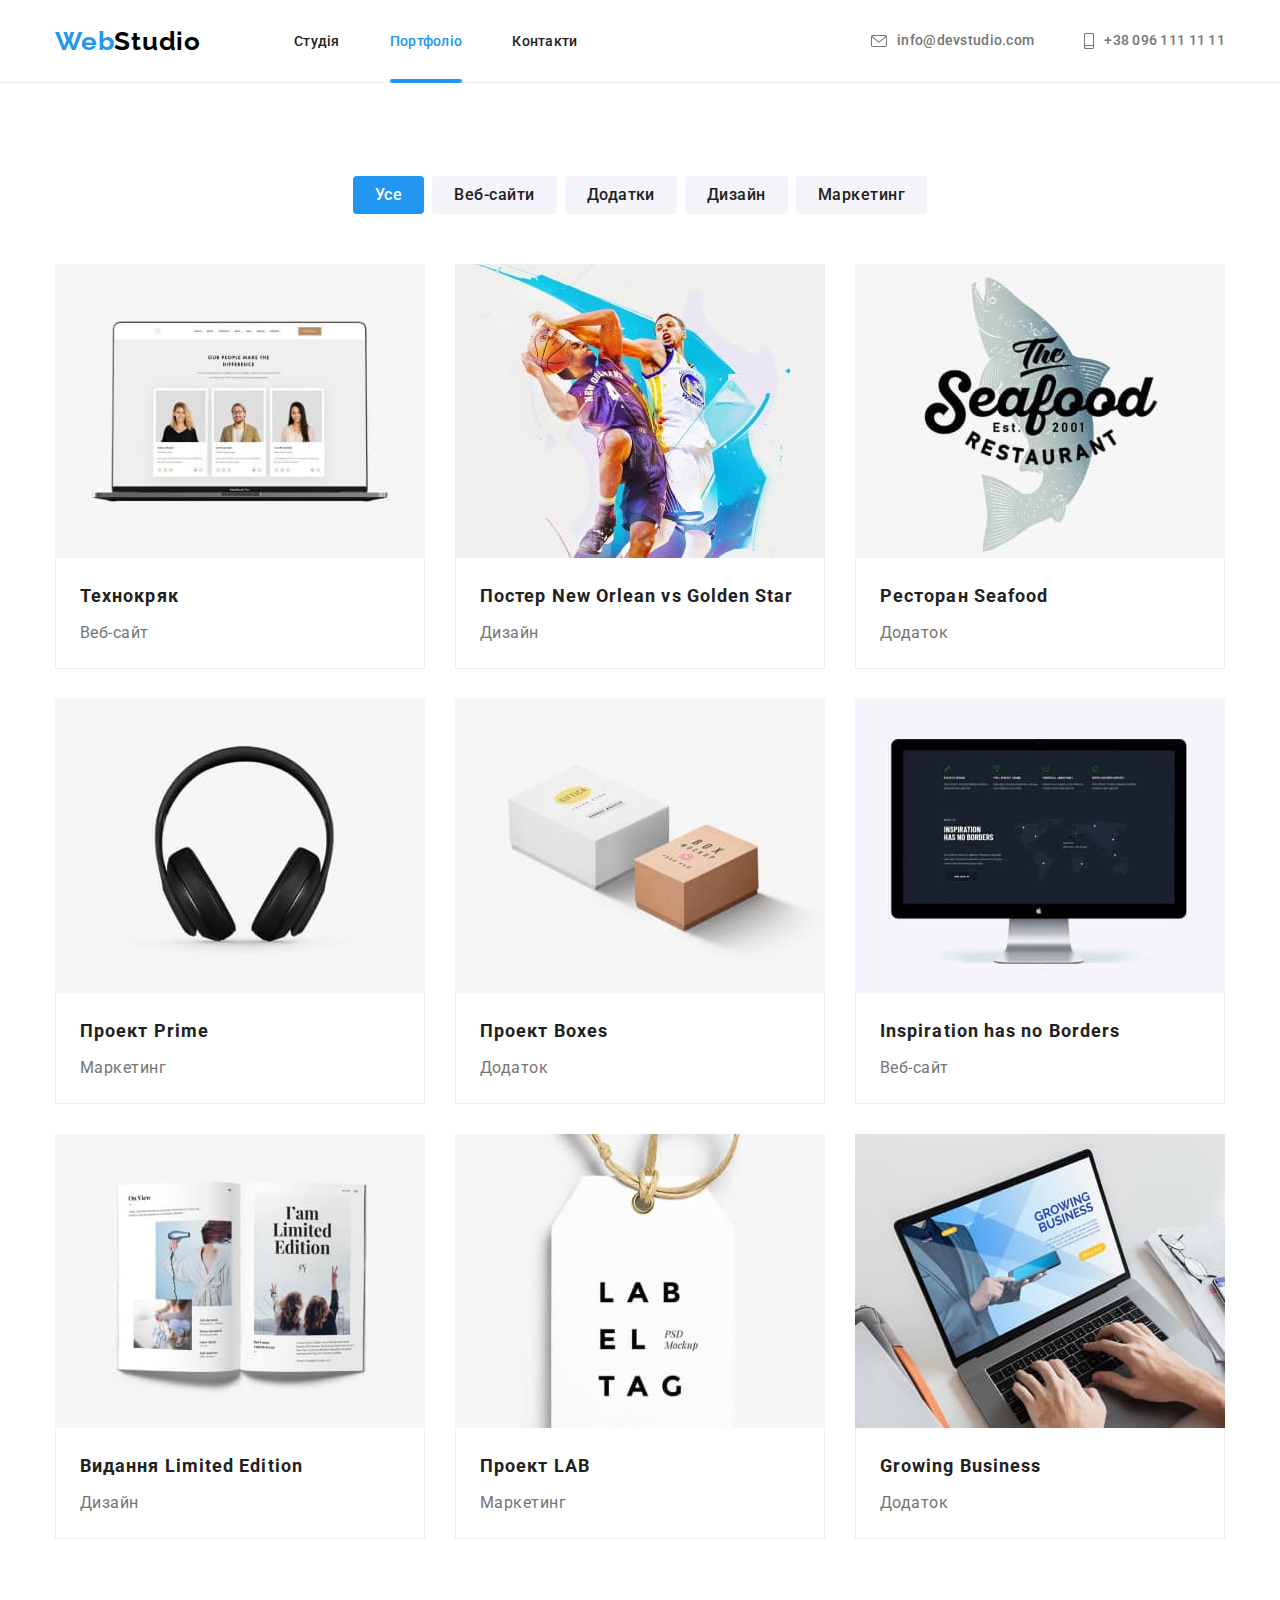
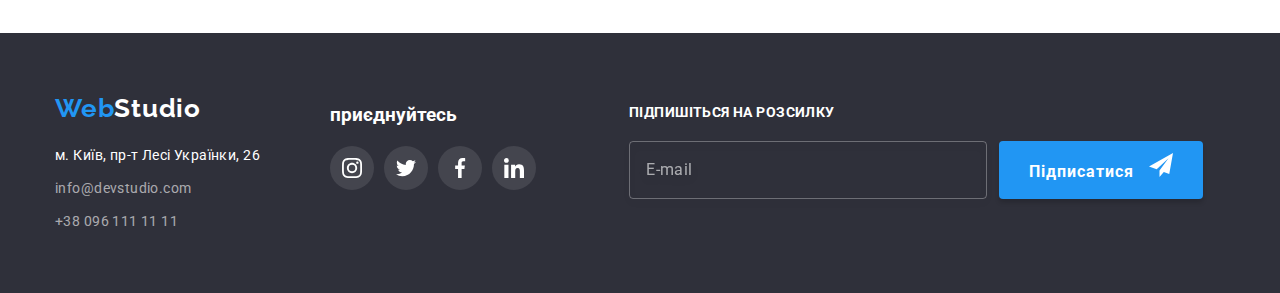
==== portfolio.html @ 8070fd2e "Complete hw" ====
<!DOCTYPE html>
<html lang="ru">
  <head>
    <meta charset="UTF-8" />
    <meta http-equiv="X-UA-Compatible" content="IE=edge" />
    <meta name="viewport" content="width=device-width, initial-scale=1.0" />
    <link rel="preconnect" href="https://fonts.googleapis.com" />
    <link rel="preconnect" href="https://fonts.gstatic.com" crossorigin />
    <link
      href="https://fonts.googleapis.com/css2?family=Raleway:wght@700&family=Roboto:wght@400;500;700;900&display=swap"
      rel="stylesheet"
    />
    <title>Portfolio</title>
    <link rel="stylesheet" href="./css/modern-normalize.css" />
    <link rel="stylesheet" href="./css/portfolio.min.css" />
  </head>
  <body>
    <!--------------------HEADER--------------------->
    <header class="header">
    <div class="header-wrap container">
      <nav class="header-nav">
        <a href="index.html" class="logo">
          <span class="logo logo--accent">Web</span>Studio</a>
      <ul class="header-nav__list">
        <li class="header-nav__item">
          <a href="./index.html" class="header-nav__link">Студія</a>
        </li>
        <li class="header-nav__item">
          <a href="./portfolio.html" class="header-nav__link header-nav__link--current">Портфоліо</a>
        </li>
        <li class="header-nav__item">
          <a href="" class="header-nav__link">Контакти</a>
        </li>
      </ul>
      </nav>
      <ul class="header-contact__list">
        <li class="header-contact__item">
          <a href="mailto:info@devstudio.com" class="header-contact__link">
          <svg class="header-contact__icon" width="16" height="12">
            <use href="./images/icons.svg#icon-mail"></use>
          </svg>info@devstudio.com</a>
        </li>
        <li class="header-contact__item">
          <a href="tel:+38096111111" class="header-contact__link">
          <svg class="header-contact__icon" width="10" height="16">
            <use href="./images/icons.svg#icon-smartphone"></use>
          </svg>+38 096 111 11 11</a>
        </li>
      </ul>
    </div>
  </header>
    <!--------------------PRODUCTS BUTTON LIST--------------------->
    <main class="portfolio">
    <section class="section">
      <div class="container">
        <h2 class="visually-hidden">Список</h2>
        <ul class="btn-list">
          <li class="btn-list__item">
            <button class="button button--current" type="button">Усе</button>
          </li>
          <li class="btn-list__item">
            <button class="button" type="button">Веб-сайти</button>
          </li>
          <li class="btn-list__item">
            <button class="button" type="button">Додатки</button>
          </li>
          <li class="btn-list__item">
            <button class="button" type="button">Дизайн</button>
          </li>
          <li class="btn-list__item">
            <button class="button" type="button">Маркетинг</button>
          </li>
        </ul>
        <!--------------------PRODUCTS SECTION LIST--------------------->
        <ul class="product">
          <li class="product__item">
            <a class="product__link">
              <div class="product__image-thumb">
                <img
                  class="image"
                  src="./images/portfolio-img.jpg"
                  alt="Технокряк"
                  width="370"
                />
                <p class="image__desc">
                  Ресурс пропонує комплексні пропозиції з різним рівнем
                  функціоналу та сервісів. Все це дозволить відвідувачу отримати
                  вичерпні відомості про компанію чи приватну особу.
                </p>
              </div>
              <div class="image-card">
                <h3 class="image-card__name">Технокряк</h3>
                <p class="image-card__desc">Веб-сайт</p>
              </div>
            </a>
          </li>
          <li class="product__item">
            <a class="product__link">
              <div class="product__image-thumb">
                <img
                  class="image"
                  src="./images/portfolio-img1.jpg"
                  alt="Постер"
                  width="370"
                />
                <p class="image__desc">
                  Ресурс пропонує комплексні пропозиції з різним рівнем
                  функціоналу та сервісів. Все це дозволить відвідувачу отримати
                  вичерпні відомості про компанію чи приватну особу.
                </p>
              </div>
              <div class="image-card">
                <h3 class="image-card__name">Постер New Orlean vs Golden Star</h3>
                <p class="image-card__desc">Дизайн</p>
              </div>
            </a>
          </li>
          <li class="product__item">
            <a class="product__link">
              <div class="product__image-thumb">
                <img
                  class="image"
                  src="./images/portfolio-img2.jpg"
                  alt="Ресторан Seafood"
                  width="370"
                />
                <p class="image__desc">
                  Ресурс пропонує комплексні пропозиції з різним рівнем
                  функціоналу та сервісів. Все це дозволить відвідувачу отримати
                  вичерпні відомості про компанію чи приватну особу.
                </p>
              </div>
              <div class="image-card">
                <h3 class="image-card__name">Ресторан Seafood</h3>
                <p class="image-card__desc">Додаток</p>
              </div>
            </a>
          </li>
          <li class="product__item">
            <a class="product__link">
              <div class="product__image-thumb">
                <img
                  class="image"
                  src="./images/portfolio-img3.jpg"
                  alt="Проект Prime"
                  width="370"
                />
                <p class="image__desc">
                  Ресурс пропонує комплексні пропозиції з різним рівнем
                  функціоналу та сервісів. Все це дозволить відвідувачу отримати
                  вичерпні відомості про компанію чи приватну особу.
                </p>
              </div>
              <div class="image-card">
                <h3 class="image-card__name">Проект Prime</h3>
                <p class="image-card__desc">Маркетинг</p>
              </div>
            </a>
          </li>
          <li class="product__item">
            <a class="product__link">
              <div class="product__image-thumb">
                <img
                  class="image"
                  src="./images/portfolio-img4.jpg"
                  alt="Проект Boxes"
                  width="370"
                />
                <p class="image__desc">
                  Ресурс пропонує комплексні пропозиції з різним рівнем
                  функціоналу та сервісів. Все це дозволить відвідувачу отримати
                  вичерпні відомості про компанію чи приватну особу.
                </p>
              </div>
              <div class="image-card">
                <h3 class="image-card__name">Проект Boxes</h3>
                <p class="image-card__desc">Додаток</p>
              </div>
            </a>
          </li>
          <li class="product__item">
            <a class="product__link">
              <div class="product__image-thumb">
                <img
                  class="image"
                  src="./images/portfolio-img5.jpg"
                  alt="Inspiration has no Borders"
                  width="370"
                />
                <p class="image__desc">
                  Ресурс пропонує комплексні пропозиції з різним рівнем
                  функціоналу та сервісів. Все це дозволить відвідувачу отримати
                  вичерпні відомості про компанію чи приватну особу.
                </p>
              </div>
              <div class="image-card">
                <h3 class="image-card__name">Inspiration has no Borders</h3>
                <p class="image-card__desc">Веб-сайт</p>
              </div>
            </a>
          </li>
          <li class="product__item">
            <a class="product__link">
              <div class="product__image-thumb">
                <img
                  class="image"
                  src="./images/portfolio-img6.jpg"
                  alt="Издание Limited Edition"
                  width="370"
                />
                <p class="image__desc">
                  Ресурс пропонує комплексні пропозиції з різним рівнем
                  функціоналу та сервісів. Все це дозволить відвідувачу отримати
                  вичерпні відомості про компанію чи приватну особу.
                </p>
              </div>
              <div class="image-card">
                <h3 class="image-card__name">Видання Limited Edition</h3>
                <p class="image-card__desc">Дизайн</p>
              </div>
            </a>
          </li>
          <li class="product__item">
            <a class="product__link">
              <div class="product__image-thumb">
                <img
                  class="image"
                  src="./images/portfolio-img7.jpg"
                  alt="Проект LAB"
                  width="370"
                />
                <p class="image__desc">
                  Ресурс пропонує комплексні пропозиції з різним рівнем
                  функціоналу та сервісів. Все це дозволить відвідувачу отримати
                  вичерпні відомості про компанію чи приватну особу.
                </p>
              </div>
              <div class="image-card">
                <h3 class="image-card__name">Проект LAB</h3>
                <p class="image-card__desc">Маркетинг</p>
              </div>
            </a>
          </li>
          <li class="product__item">
            <a class="product__link">
              <div class="product__image-thumb">
                <img
                  class="image"
                  src="./images/portfolio-img8.jpg"
                  alt="Growing Business"
                  width="370"
                />
                <p class="image__desc">
                  Ресурс пропонує комплексні пропозиції з різним рівнем
                  функціоналу та сервісів. Все це дозволить відвідувачу отримати
                  вичерпні відомості про компанію чи приватну особу.
                </p>
              </div>
              <div class="image-card">
                <h3 class="image-card__name">Growing Business</h3>
                <p class="image-card__desc">Додаток</p>
              </div>
            </a>
          </li>
        </ul>
      </div>
    </section>
    </main>
    <!--------------------FOOTER--------------------->
<footer class="footer section">
  <div class="footer-container container">
    <div class="footer__first-container">
        <a href="index.html" class="logo logo-footer">
          <span class=" logo logo-footer logo--accent">Web</span>Studio</a>
        <address class="address">
          <ul class="address-list">
            <li class="address-list__item">
              <a href="adress" class="address-list__link address-list__link--bold"
                >м. Київ, пр-т Лесі Українки, 26</a>
            </li>
            <li class="address-list__item">
              <a href="mailto:info@devstudio.com" class="address-list__link">info@devstudio.com</a>
            </li>
            <li class="address-list__item">
              <a href="tel:+38096111111" class="address-list__link">+38 096 111 11 11</a>
            </li>
          </ul>
        </address>
    </div>
    <div class="footer__second-container">
          <h3 class="subtitle footer__title">приєднуйтесь</h3>
        <ul class="footer-social">
          <li class="footer-social__item">
            <a class="footer-social__link" href="">
              <svg class="footer-social__icon" width="20" height="20">
                <use href="./images/icons.svg#icon-instagram"></use>
              </svg>
            </a>  
          </li>
          <li class="footer-social__item">
            <a class="footer-social__link" href="">
              <svg class="footer-social__icon" width="20" height="20">
                <use href="./images/icons.svg#icon-twitter"></use>
              </svg>
            </a>  
          </li>
          <li class="footer-social__item">
            <a class="footer-social__link" href="">
              <svg class="footer-social__icon" width="20" height="20">
                <use href="./images/icons.svg#icon-facebook"></use>
              </svg>
            </a>
          </li>
          <li class="footer-social__item">
            <a class="footer-social__link" href="">
              <svg class="footer-social__icon" width="20" height="20">
                <use href="./images/icons.svg#icon-linkedin"></use>
              </svg>
            </a>  
          </li>
        </ul>
    </div>
    <div class="footer__third-container">
      <label for="footer-email" class="footer__label">Підпишіться на розсилку</label>
        <form class="footer__field" name="signup_form" autocomplete="on">
          <input id="footer-email" type="email" name="email" class="footer__input" placeholder="E-mail"></input>
          <button type="submit" class="footer__btn">
            Підписатися 
            <svg class="footer__send-icon" width="24" height="24">
              <use href="./images/icons.svg#icon-send"></use>
            </svg>
          </button>
        </form>
    </div>
  </div>
</footer>
</body>
</html>
---- css/portfolio.min.css ----
.visually-hidden{position:absolute;width:1px;height:1px;margin:-1px;border:0;padding:0;white-space:nowrap;-webkit-clip-path:inset(100%);clip-path:inset(100%);clip:rect(0 0 0 0);overflow:hidden}ul,h1,h2,h3,p{margin:0;padding:0}.header-nav__list,.header-contact__list,.features__list,.work-list,.user-list,.btn-list{display:-webkit-box;display:-ms-flexbox;display:flex}ul{list-style:none;padding:0}a{text-decoration:none}body{font-family:"Roboto",sans-serif;color:#212121;width:100%;padding:82px 0 0;margin:0}.container{width:1200px;margin:0 auto;padding:0 15px}.section{padding:94px 0;margin:0 auto}.header{border-bottom:1px solid #ececec;position:fixed;width:100%;z-index:1;background:#fff;top:0}.header-wrap{-webkit-box-pack:center;-ms-flex-pack:center;justify-content:center;-webkit-box-align:center;-ms-flex-align:center;align-items:center;display:-webkit-box;display:-ms-flexbox;display:flex}.header-nav{display:-webkit-box;display:-ms-flexbox;display:flex;-webkit-box-align:center;-ms-flex-align:center;align-items:center}.header-nav__list{margin-left:93px;gap:50px}.header-nav__list .header-nav__link--current::after{position:absolute;display:block;right:0;bottom:-1px;content:"";height:4px;width:100%;border-radius:2px;background-color:#2196f3;-webkit-animation-name:changeScale;animation-name:changeScale;-webkit-animation-duration:500ms;animation-duration:500ms;-webkit-animation-timing-function:cubic-bezier(0.4, 0, 0.2, 1);animation-timing-function:cubic-bezier(0.4, 0, 0.2, 1)}@-webkit-keyframes changeScale{0%{-webkit-transform:scaleX(1);transform:scaleX(1)}50%{-webkit-transform:scaleX(0);transform:scaleX(0)}100%{-webkit-transform:scaleX(1);transform:scaleX(1)}}@keyframes changeScale{0%{-webkit-transform:scaleX(1);transform:scaleX(1)}50%{-webkit-transform:scaleX(0);transform:scaleX(0)}100%{-webkit-transform:scaleX(1);transform:scaleX(1)}}.header-nav__item{position:relative;padding:32px 0}.header-nav__link{font-family:inherit;font-weight:500;font-size:14px;line-height:1.14;letter-spacing:.02em;color:#212121;-webkit-transition:color 250ms cubic-bezier(0.4, 0, 0.2, 1);transition:color 250ms cubic-bezier(0.4, 0, 0.2, 1)}.header-nav__link:hover,.header-nav__link:focus{color:#2196f3;cursor:pointer}.header-nav__link--current{color:#2196f3}.header-contact__link{font-family:inherit;font-weight:500;font-size:14px;line-height:1.14;letter-spacing:.02em;color:#757575;display:-webkit-box;display:-ms-flexbox;display:flex;-webkit-box-align:center;-ms-flex-align:center;align-items:center;-webkit-transition:color 250ms cubic-bezier(0.4, 0, 0.2, 1);transition:color 250ms cubic-bezier(0.4, 0, 0.2, 1)}.header-contact__link:hover,.header-contact__link:focus{color:#2196f3;cursor:pointer}.header-contact__list{margin-left:auto;gap:50px}.header-contact__icon{margin-right:10px;fill:currentColor;-webkit-transition:fill 250ms cubic-bezier(0.4, 0, 0.2, 1),background-color 250ms cubic-bezier(0.4, 0, 0.2, 1);transition:fill 250ms cubic-bezier(0.4, 0, 0.2, 1),background-color 250ms cubic-bezier(0.4, 0, 0.2, 1)}.header-contact__icon:hover,.header-contact__icon:focus{fill:currentColor}.logo{font-family:"Raleway",sans-serif;font-weight:700;font-size:26px;line-height:1.19;letter-spacing:.03em;color:#000;padding-right:0}.logo-footer{color:#fff;margin-bottom:20px;display:inline-block}.logo--accent{color:#2196f3;margin:0}.button{font-family:inherit;font-weight:500;font-size:16px;line-height:1.625;letter-spacing:.03em;color:#212121;background:#f5f4fa;border:0;border-radius:4px;padding:6px 22px;-webkit-transition:color 250ms cubic-bezier(0.4, 0, 0.2, 1),background 250ms cubic-bezier(0.4, 0, 0.2, 1),-webkit-box-shadow 250ms cubic-bezier(0.4, 0, 0.2, 1);transition:color 250ms cubic-bezier(0.4, 0, 0.2, 1),background 250ms cubic-bezier(0.4, 0, 0.2, 1),-webkit-box-shadow 250ms cubic-bezier(0.4, 0, 0.2, 1);transition:color 250ms cubic-bezier(0.4, 0, 0.2, 1),background 250ms cubic-bezier(0.4, 0, 0.2, 1),box-shadow 250ms cubic-bezier(0.4, 0, 0.2, 1);transition:color 250ms cubic-bezier(0.4, 0, 0.2, 1),background 250ms cubic-bezier(0.4, 0, 0.2, 1),box-shadow 250ms cubic-bezier(0.4, 0, 0.2, 1),-webkit-box-shadow 250ms cubic-bezier(0.4, 0, 0.2, 1)}.button:hover,.button:focus{background:#2196f3;cursor:pointer;-webkit-box-shadow:0px 3px 1px rgba(0,0,0,.1),0px 1px 2px rgba(0,0,0,.08),0px 2px 2px rgba(0,0,0,.12);box-shadow:0px 3px 1px rgba(0,0,0,.1),0px 1px 2px rgba(0,0,0,.08),0px 2px 2px rgba(0,0,0,.12);border-radius:4px;color:#fff}.button--current{background:#2196f3;border-radius:4px;color:#fff}.button--current:hover,.button--current:focus{cursor:pointer;-webkit-box-shadow:0px 3px 1px rgba(0,0,0,.1),0px 1px 2px rgba(0,0,0,.08),0px 2px 2px rgba(0,0,0,.12);box-shadow:0px 3px 1px rgba(0,0,0,.1),0px 1px 2px rgba(0,0,0,.08),0px 2px 2px rgba(0,0,0,.12)}.btn-list{-webkit-box-pack:center;-ms-flex-pack:center;justify-content:center;margin-bottom:50px;gap:8px}.product{display:-webkit-box;display:-ms-flexbox;display:flex;-ms-flex-wrap:wrap;flex-wrap:wrap;gap:30px}.portfolio{-webkit-animation-name:portfolio;animation-name:portfolio;-webkit-animation-duration:500ms;animation-duration:500ms;-webkit-animation-timing-function:cubic-bezier(0.4, 0, 0.2, 1);animation-timing-function:cubic-bezier(0.4, 0, 0.2, 1)}@-webkit-keyframes portfolio{0%{-webkit-transform:translateY(-100%);transform:translateY(-100%);opacity:0}100%{-webkit-transform:translateY(0);transform:translateY(0);opacity:1}}@keyframes portfolio{0%{-webkit-transform:translateY(-100%);transform:translateY(-100%);opacity:0}100%{-webkit-transform:translateY(0);transform:translateY(0);opacity:1}}.product__link{display:block;-webkit-transition:opacity 250ms cubic-bezier(0.4, 0, 0.2, 1);transition:opacity 250ms cubic-bezier(0.4, 0, 0.2, 1)}.product__link:hover,.product__link:focus{-webkit-box-shadow:0px 1px 1px rgba(0,0,0,.12),0px 4px 4px rgba(0,0,0,.06),1px 4px 6px rgba(0,0,0,.16);box-shadow:0px 1px 1px rgba(0,0,0,.12),0px 4px 4px rgba(0,0,0,.06),1px 4px 6px rgba(0,0,0,.16);cursor:pointer}.image-card{padding:20px 24px;border:1px solid rgba(238,238,238,.9333333333);border-top:none}.image-card__name{font-weight:700;font-size:18px;line-height:2;letter-spacing:.06em;color:#212121;margin-bottom:4px}.image-card__desc{font-size:16px;line-height:1.87;letter-spacing:.03em;color:#757575}.product__image-thumb{position:relative;overflow:hidden}img{display:block}.image__desc{position:absolute;padding:63px 24px;top:0;left:0;width:100%;height:100%;font-size:18px;line-height:1.56;-webkit-transform:translateY(100%);transform:translateY(100%);-webkit-transition:-webkit-transform 250ms cubic-bezier(0.4, 0, 0.2, 1);transition:-webkit-transform 250ms cubic-bezier(0.4, 0, 0.2, 1);transition:transform 250ms cubic-bezier(0.4, 0, 0.2, 1);transition:transform 250ms cubic-bezier(0.4, 0, 0.2, 1), -webkit-transform 250ms cubic-bezier(0.4, 0, 0.2, 1);color:#fff;background-color:rgba(33,150,243,.9)}.product__link:hover .image__desc,.product__link:focus .image__desc{-webkit-transform:translateY(0);transform:translateY(0)}.footer{background:#2f303a;padding-top:60px;padding-bottom:60px}.footer-container{display:-webkit-box;display:-ms-flexbox;display:flex}.footer__second-container{width:206px;margin-left:70px;margin-top:12px}.footer__third-container{margin-left:93px;margin-top:12px}.address-list__item{margin-bottom:9px}.address-list__item:last-child{margin-bottom:0}.address-list__link{font-size:14px;line-height:1.71;letter-spacing:.03em;color:rgba(255,255,255,.6);font-style:normal;-webkit-transition:color 250ms cubic-bezier(0.4, 0, 0.2, 1);transition:color 250ms cubic-bezier(0.4, 0, 0.2, 1)}.address-list__link--bold{color:#fff;-webkit-transition:color 250ms cubic-bezier(0.4, 0, 0.2, 1);transition:color 250ms cubic-bezier(0.4, 0, 0.2, 1)}.address-list__link:hover,.address-list__link:focus{color:#2196f3;cursor:pointer}.footer__title{color:#fff;margin-bottom:20px}.footer-social{display:-webkit-box;display:-ms-flexbox;display:flex;gap:10px}.footer-social__link{display:-webkit-box;display:-ms-flexbox;display:flex;-webkit-box-pack:center;-ms-flex-pack:center;justify-content:center;-webkit-box-align:center;-ms-flex-align:center;align-items:center;width:44px;height:44px;border-radius:50%;fill:#fff;background-color:rgba(255,255,255,.1);-webkit-transition:background-color 250ms cubic-bezier(0.4, 0, 0.2, 1);transition:background-color 250ms cubic-bezier(0.4, 0, 0.2, 1)}.footer-social__link:hover,.footer-social__link:focus{background-color:#2196f3}.footer__field{display:-webkit-box;display:-ms-flexbox;display:flex;-webkit-box-orient:horizontal;-webkit-box-direction:normal;-ms-flex-direction:row;flex-direction:row}.footer__label{display:-webkit-box;display:-ms-flexbox;display:flex;-webkit-box-orient:vertical;-webkit-box-direction:normal;-ms-flex-direction:column;flex-direction:column;font-weight:700;font-size:14px;line-height:1.14;letter-spacing:.03em;text-transform:uppercase;color:#fff;margin-bottom:20px}.footer__input{display:-webkit-box;display:-ms-flexbox;display:flex;background:rgba(0,0,0,0);border:1px solid rgba(255,255,255,.3);-webkit-filter:drop-shadow(0px 4px 4px rgba(0, 0, 0, 0.15));filter:drop-shadow(0px 4px 4px rgba(0, 0, 0, 0.15));border-radius:4px;min-width:358px;outline:none;margin-right:12px;padding:15px 16px;font-size:16px;line-height:1.25;letter-spacing:.03em;color:rgba(255,255,255,.6);-webkit-transition:border-color 250ms cubic-bezier(0.4, 0, 0.2, 1);transition:border-color 250ms cubic-bezier(0.4, 0, 0.2, 1)}.footer__input::-webkit-input-placeholder{font-size:16px;line-height:1.25;letter-spacing:.03em;color:rgba(255,255,255,.6)}.footer__input::-moz-placeholder{font-size:16px;line-height:1.25;letter-spacing:.03em;color:rgba(255,255,255,.6)}.footer__input:-ms-input-placeholder{font-size:16px;line-height:1.25;letter-spacing:.03em;color:rgba(255,255,255,.6)}.footer__input::-ms-input-placeholder{font-size:16px;line-height:1.25;letter-spacing:.03em;color:rgba(255,255,255,.6)}.footer__input::placeholder{font-size:16px;line-height:1.25;letter-spacing:.03em;color:rgba(255,255,255,.6)}.footer__input:focus-within{border-color:#2196f3}.footer__btn{font-family:inherit;font-weight:700;font-size:16px;line-height:1.87;letter-spacing:.06em;color:#fff;background:#2196f3;-webkit-box-shadow:0px 4px 4px rgba(0,0,0,.15);box-shadow:0px 4px 4px rgba(0,0,0,.15);border-radius:4px;border-color:rgba(0,0,0,0);cursor:pointer;-webkit-transition:background-color 250ms cubic-bezier(0.4, 0, 0.2, 1);transition:background-color 250ms cubic-bezier(0.4, 0, 0.2, 1);padding:10px 28px}.footer__btn:hover,.footer__btn:focus{background-color:#188ce8;cursor:pointer}.footer__send-icon{margin-left:10px}/*# sourceMappingURL=portfolio.min.css.map */
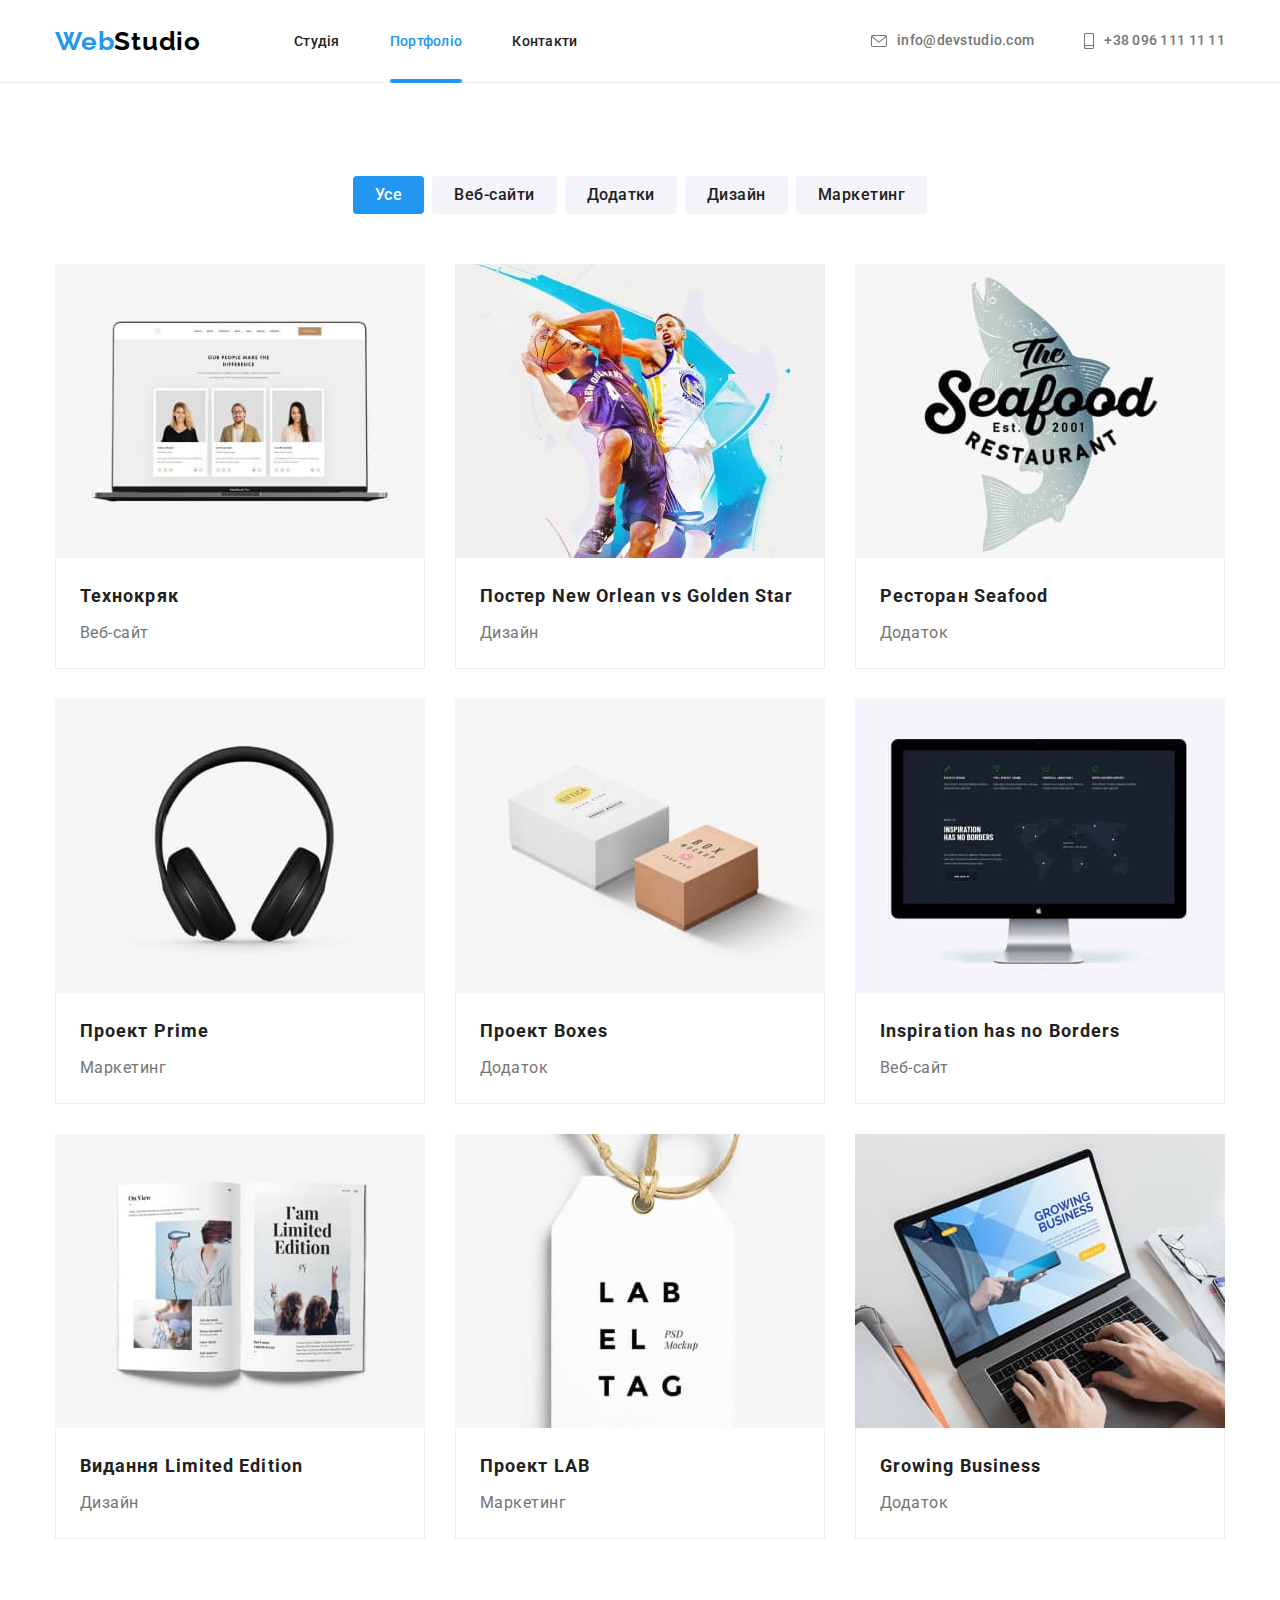
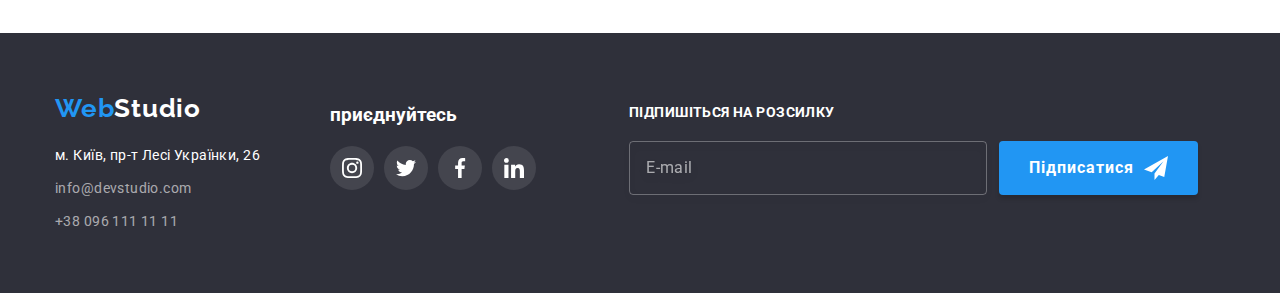
==== commit acaf6e26: "Переделала ДЗ" ====
--- a/portfolio.html
+++ b/portfolio.html
@@ -1,5 +1,5 @@
 <!DOCTYPE html>
-<html lang="ru">
+<html lang="uk">
   <head>
     <meta charset="UTF-8" />
     <meta http-equiv="X-UA-Compatible" content="IE=edge" />
@@ -15,324 +15,349 @@
     <link rel="stylesheet" href="./css/portfolio.min.css" />
   </head>
   <body>
-    <!--------------------HEADER--------------------->
+    <!--HEADER-->
     <header class="header">
-    <div class="header-wrap container">
-      <nav class="header-nav">
-        <a href="index.html" class="logo">
-          <span class="logo logo--accent">Web</span>Studio</a>
-      <ul class="header-nav__list">
-        <li class="header-nav__item">
-          <a href="./index.html" class="header-nav__link">Студія</a>
-        </li>
-        <li class="header-nav__item">
-          <a href="./portfolio.html" class="header-nav__link header-nav__link--current">Портфоліо</a>
-        </li>
-        <li class="header-nav__item">
-          <a href="" class="header-nav__link">Контакти</a>
-        </li>
-      </ul>
-      </nav>
-      <ul class="header-contact__list">
-        <li class="header-contact__item">
-          <a href="mailto:info@devstudio.com" class="header-contact__link">
-          <svg class="header-contact__icon" width="16" height="12">
-            <use href="./images/icons.svg#icon-mail"></use>
-          </svg>info@devstudio.com</a>
-        </li>
-        <li class="header-contact__item">
-          <a href="tel:+38096111111" class="header-contact__link">
-          <svg class="header-contact__icon" width="10" height="16">
-            <use href="./images/icons.svg#icon-smartphone"></use>
-          </svg>+38 096 111 11 11</a>
-        </li>
-      </ul>
-    </div>
-  </header>
-    <!--------------------PRODUCTS BUTTON LIST--------------------->
-    <main class="portfolio">
-    <section class="section">
-      <div class="container">
-        <h2 class="visually-hidden">Список</h2>
-        <ul class="btn-list">
-          <li class="btn-list__item">
-            <button class="button button--current" type="button">Усе</button>
+      <div class="header-wrap container">
+        <nav class="header-nav">
+          <a href="index.html" class="logo">
+            <span class="logo logo--accent">Web</span>Studio</a
+          >
+          <ul class="header-nav__list">
+            <li class="header-nav__item">
+              <a href="./index.html" class="header-nav__link">Студія</a>
+            </li>
+            <li class="header-nav__item">
+              <a
+                href="./portfolio.html"
+                class="header-nav__link header-nav__link--current"
+                >Портфоліо</a
+              >
+            </li>
+            <li class="header-nav__item">
+              <a href="" class="header-nav__link">Контакти</a>
+            </li>
+          </ul>
+        </nav>
+        <ul class="header-contact__list">
+          <li class="header-contact__item">
+            <a href="mailto:info@devstudio.com" class="header-contact__link">
+              <svg class="header-contact__icon" width="16" height="12">
+                <use href="./images/icons.svg#icon-mail"></use></svg
+              >info@devstudio.com</a
+            >
           </li>
-          <li class="btn-list__item">
-            <button class="button" type="button">Веб-сайти</button>
-          </li>
-          <li class="btn-list__item">
-            <button class="button" type="button">Додатки</button>
-          </li>
-          <li class="btn-list__item">
-            <button class="button" type="button">Дизайн</button>
-          </li>
-          <li class="btn-list__item">
-            <button class="button" type="button">Маркетинг</button>
-          </li>
-        </ul>
-        <!--------------------PRODUCTS SECTION LIST--------------------->
-        <ul class="product">
-          <li class="product__item">
-            <a class="product__link">
-              <div class="product__image-thumb">
-                <img
-                  class="image"
-                  src="./images/portfolio-img.jpg"
-                  alt="Технокряк"
-                  width="370"
-                />
-                <p class="image__desc">
-                  Ресурс пропонує комплексні пропозиції з різним рівнем
-                  функціоналу та сервісів. Все це дозволить відвідувачу отримати
-                  вичерпні відомості про компанію чи приватну особу.
-                </p>
-              </div>
-              <div class="image-card">
-                <h3 class="image-card__name">Технокряк</h3>
-                <p class="image-card__desc">Веб-сайт</p>
-              </div>
-            </a>
-          </li>
-          <li class="product__item">
-            <a class="product__link">
-              <div class="product__image-thumb">
-                <img
-                  class="image"
-                  src="./images/portfolio-img1.jpg"
-                  alt="Постер"
-                  width="370"
-                />
-                <p class="image__desc">
-                  Ресурс пропонує комплексні пропозиції з різним рівнем
-                  функціоналу та сервісів. Все це дозволить відвідувачу отримати
-                  вичерпні відомості про компанію чи приватну особу.
-                </p>
-              </div>
-              <div class="image-card">
-                <h3 class="image-card__name">Постер New Orlean vs Golden Star</h3>
-                <p class="image-card__desc">Дизайн</p>
-              </div>
-            </a>
-          </li>
-          <li class="product__item">
-            <a class="product__link">
-              <div class="product__image-thumb">
-                <img
-                  class="image"
-                  src="./images/portfolio-img2.jpg"
-                  alt="Ресторан Seafood"
-                  width="370"
-                />
-                <p class="image__desc">
-                  Ресурс пропонує комплексні пропозиції з різним рівнем
-                  функціоналу та сервісів. Все це дозволить відвідувачу отримати
-                  вичерпні відомості про компанію чи приватну особу.
-                </p>
-              </div>
-              <div class="image-card">
-                <h3 class="image-card__name">Ресторан Seafood</h3>
-                <p class="image-card__desc">Додаток</p>
-              </div>
-            </a>
-          </li>
-          <li class="product__item">
-            <a class="product__link">
-              <div class="product__image-thumb">
-                <img
-                  class="image"
-                  src="./images/portfolio-img3.jpg"
-                  alt="Проект Prime"
-                  width="370"
-                />
-                <p class="image__desc">
-                  Ресурс пропонує комплексні пропозиції з різним рівнем
-                  функціоналу та сервісів. Все це дозволить відвідувачу отримати
-                  вичерпні відомості про компанію чи приватну особу.
-                </p>
-              </div>
-              <div class="image-card">
-                <h3 class="image-card__name">Проект Prime</h3>
-                <p class="image-card__desc">Маркетинг</p>
-              </div>
-            </a>
-          </li>
-          <li class="product__item">
-            <a class="product__link">
-              <div class="product__image-thumb">
-                <img
-                  class="image"
-                  src="./images/portfolio-img4.jpg"
-                  alt="Проект Boxes"
-                  width="370"
-                />
-                <p class="image__desc">
-                  Ресурс пропонує комплексні пропозиції з різним рівнем
-                  функціоналу та сервісів. Все це дозволить відвідувачу отримати
-                  вичерпні відомості про компанію чи приватну особу.
-                </p>
-              </div>
-              <div class="image-card">
-                <h3 class="image-card__name">Проект Boxes</h3>
-                <p class="image-card__desc">Додаток</p>
-              </div>
-            </a>
-          </li>
-          <li class="product__item">
-            <a class="product__link">
-              <div class="product__image-thumb">
-                <img
-                  class="image"
-                  src="./images/portfolio-img5.jpg"
-                  alt="Inspiration has no Borders"
-                  width="370"
-                />
-                <p class="image__desc">
-                  Ресурс пропонує комплексні пропозиції з різним рівнем
-                  функціоналу та сервісів. Все це дозволить відвідувачу отримати
-                  вичерпні відомості про компанію чи приватну особу.
-                </p>
-              </div>
-              <div class="image-card">
-                <h3 class="image-card__name">Inspiration has no Borders</h3>
-                <p class="image-card__desc">Веб-сайт</p>
-              </div>
-            </a>
-          </li>
-          <li class="product__item">
-            <a class="product__link">
-              <div class="product__image-thumb">
-                <img
-                  class="image"
-                  src="./images/portfolio-img6.jpg"
-                  alt="Издание Limited Edition"
-                  width="370"
-                />
-                <p class="image__desc">
-                  Ресурс пропонує комплексні пропозиції з різним рівнем
-                  функціоналу та сервісів. Все це дозволить відвідувачу отримати
-                  вичерпні відомості про компанію чи приватну особу.
-                </p>
-              </div>
-              <div class="image-card">
-                <h3 class="image-card__name">Видання Limited Edition</h3>
-                <p class="image-card__desc">Дизайн</p>
-              </div>
-            </a>
-          </li>
-          <li class="product__item">
-            <a class="product__link">
-              <div class="product__image-thumb">
-                <img
-                  class="image"
-                  src="./images/portfolio-img7.jpg"
-                  alt="Проект LAB"
-                  width="370"
-                />
-                <p class="image__desc">
-                  Ресурс пропонує комплексні пропозиції з різним рівнем
-                  функціоналу та сервісів. Все це дозволить відвідувачу отримати
-                  вичерпні відомості про компанію чи приватну особу.
-                </p>
-              </div>
-              <div class="image-card">
-                <h3 class="image-card__name">Проект LAB</h3>
-                <p class="image-card__desc">Маркетинг</p>
-              </div>
-            </a>
-          </li>
-          <li class="product__item">
-            <a class="product__link">
-              <div class="product__image-thumb">
-                <img
-                  class="image"
-                  src="./images/portfolio-img8.jpg"
-                  alt="Growing Business"
-                  width="370"
-                />
-                <p class="image__desc">
-                  Ресурс пропонує комплексні пропозиції з різним рівнем
-                  функціоналу та сервісів. Все це дозволить відвідувачу отримати
-                  вичерпні відомості про компанію чи приватну особу.
-                </p>
-              </div>
-              <div class="image-card">
-                <h3 class="image-card__name">Growing Business</h3>
-                <p class="image-card__desc">Додаток</p>
-              </div>
-            </a>
+          <li class="header-contact__item">
+            <a href="tel:+38096111111" class="header-contact__link">
+              <svg class="header-contact__icon" width="10" height="16">
+                <use href="./images/icons.svg#icon-smartphone"></use></svg
+              >+38 096 111 11 11</a
+            >
           </li>
         </ul>
       </div>
-    </section>
+    </header>
+    <!--PRODUCTS BUTTON LIST-->
+    <main class="portfolio">
+      <section class="section">
+        <div class="container">
+          <h2 class="visually-hidden">Список</h2>
+          <ul class="btn-list">
+            <li class="btn-list__item">
+              <button class="button button--current" type="button">Усе</button>
+            </li>
+            <li class="btn-list__item">
+              <button class="button" type="button">Веб-сайти</button>
+            </li>
+            <li class="btn-list__item">
+              <button class="button" type="button">Додатки</button>
+            </li>
+            <li class="btn-list__item">
+              <button class="button" type="button">Дизайн</button>
+            </li>
+            <li class="btn-list__item">
+              <button class="button" type="button">Маркетинг</button>
+            </li>
+          </ul>
+          <!--PRODUCTS SECTION LIST-->
+          <ul class="product">
+            <li class="product__item">
+              <a class="product__link">
+                <div class="product__image-thumb">
+                  <img
+                    class="image"
+                    src="./images/portfolio-img.jpg"
+                    alt="Технокряк"
+                    width="370"
+                  />
+                  <p class="image__desc">
+                    Ресурс пропонує комплексні пропозиції з різним рівнем
+                    функціоналу та сервісів. Все це дозволить відвідувачу
+                    отримати вичерпні відомості про компанію чи приватну особу.
+                  </p>
+                </div>
+                <div class="image-card">
+                  <h3 class="image-card__name">Технокряк</h3>
+                  <p class="image-card__desc">Веб-сайт</p>
+                </div>
+              </a>
+            </li>
+            <li class="product__item">
+              <a class="product__link">
+                <div class="product__image-thumb">
+                  <img
+                    class="image"
+                    src="./images/portfolio-img1.jpg"
+                    alt="Постер"
+                    width="370"
+                  />
+                  <p class="image__desc">
+                    Ресурс пропонує комплексні пропозиції з різним рівнем
+                    функціоналу та сервісів. Все це дозволить відвідувачу
+                    отримати вичерпні відомості про компанію чи приватну особу.
+                  </p>
+                </div>
+                <div class="image-card">
+                  <h3 class="image-card__name">
+                    Постер New Orlean vs Golden Star
+                  </h3>
+                  <p class="image-card__desc">Дизайн</p>
+                </div>
+              </a>
+            </li>
+            <li class="product__item">
+              <a class="product__link">
+                <div class="product__image-thumb">
+                  <img
+                    class="image"
+                    src="./images/portfolio-img2.jpg"
+                    alt="Ресторан Seafood"
+                    width="370"
+                  />
+                  <p class="image__desc">
+                    Ресурс пропонує комплексні пропозиції з різним рівнем
+                    функціоналу та сервісів. Все це дозволить відвідувачу
+                    отримати вичерпні відомості про компанію чи приватну особу.
+                  </p>
+                </div>
+                <div class="image-card">
+                  <h3 class="image-card__name">Ресторан Seafood</h3>
+                  <p class="image-card__desc">Додаток</p>
+                </div>
+              </a>
+            </li>
+            <li class="product__item">
+              <a class="product__link">
+                <div class="product__image-thumb">
+                  <img
+                    class="image"
+                    src="./images/portfolio-img3.jpg"
+                    alt="Проект Prime"
+                    width="370"
+                  />
+                  <p class="image__desc">
+                    Ресурс пропонує комплексні пропозиції з різним рівнем
+                    функціоналу та сервісів. Все це дозволить відвідувачу
+                    отримати вичерпні відомості про компанію чи приватну особу.
+                  </p>
+                </div>
+                <div class="image-card">
+                  <h3 class="image-card__name">Проект Prime</h3>
+                  <p class="image-card__desc">Маркетинг</p>
+                </div>
+              </a>
+            </li>
+            <li class="product__item">
+              <a class="product__link">
+                <div class="product__image-thumb">
+                  <img
+                    class="image"
+                    src="./images/portfolio-img4.jpg"
+                    alt="Проект Boxes"
+                    width="370"
+                  />
+                  <p class="image__desc">
+                    Ресурс пропонує комплексні пропозиції з різним рівнем
+                    функціоналу та сервісів. Все це дозволить відвідувачу
+                    отримати вичерпні відомості про компанію чи приватну особу.
+                  </p>
+                </div>
+                <div class="image-card">
+                  <h3 class="image-card__name">Проект Boxes</h3>
+                  <p class="image-card__desc">Додаток</p>
+                </div>
+              </a>
+            </li>
+            <li class="product__item">
+              <a class="product__link">
+                <div class="product__image-thumb">
+                  <img
+                    class="image"
+                    src="./images/portfolio-img5.jpg"
+                    alt="Inspiration has no Borders"
+                    width="370"
+                  />
+                  <p class="image__desc">
+                    Ресурс пропонує комплексні пропозиції з різним рівнем
+                    функціоналу та сервісів. Все це дозволить відвідувачу
+                    отримати вичерпні відомості про компанію чи приватну особу.
+                  </p>
+                </div>
+                <div class="image-card">
+                  <h3 class="image-card__name">Inspiration has no Borders</h3>
+                  <p class="image-card__desc">Веб-сайт</p>
+                </div>
+              </a>
+            </li>
+            <li class="product__item">
+              <a class="product__link">
+                <div class="product__image-thumb">
+                  <img
+                    class="image"
+                    src="./images/portfolio-img6.jpg"
+                    alt="Издание Limited Edition"
+                    width="370"
+                  />
+                  <p class="image__desc">
+                    Ресурс пропонує комплексні пропозиції з різним рівнем
+                    функціоналу та сервісів. Все це дозволить відвідувачу
+                    отримати вичерпні відомості про компанію чи приватну особу.
+                  </p>
+                </div>
+                <div class="image-card">
+                  <h3 class="image-card__name">Видання Limited Edition</h3>
+                  <p class="image-card__desc">Дизайн</p>
+                </div>
+              </a>
+            </li>
+            <li class="product__item">
+              <a class="product__link">
+                <div class="product__image-thumb">
+                  <img
+                    class="image"
+                    src="./images/portfolio-img7.jpg"
+                    alt="Проект LAB"
+                    width="370"
+                  />
+                  <p class="image__desc">
+                    Ресурс пропонує комплексні пропозиції з різним рівнем
+                    функціоналу та сервісів. Все це дозволить відвідувачу
+                    отримати вичерпні відомості про компанію чи приватну особу.
+                  </p>
+                </div>
+                <div class="image-card">
+                  <h3 class="image-card__name">Проект LAB</h3>
+                  <p class="image-card__desc">Маркетинг</p>
+                </div>
+              </a>
+            </li>
+            <li class="product__item">
+              <a class="product__link">
+                <div class="product__image-thumb">
+                  <img
+                    class="image"
+                    src="./images/portfolio-img8.jpg"
+                    alt="Growing Business"
+                    width="370"
+                  />
+                  <p class="image__desc">
+                    Ресурс пропонує комплексні пропозиції з різним рівнем
+                    функціоналу та сервісів. Все це дозволить відвідувачу
+                    отримати вичерпні відомості про компанію чи приватну особу.
+                  </p>
+                </div>
+                <div class="image-card">
+                  <h3 class="image-card__name">Growing Business</h3>
+                  <p class="image-card__desc">Додаток</p>
+                </div>
+              </a>
+            </li>
+          </ul>
+        </div>
+      </section>
     </main>
-    <!--------------------FOOTER--------------------->
-<footer class="footer section">
-  <div class="footer-container container">
-    <div class="footer__first-container">
-        <a href="index.html" class="logo logo-footer">
-          <span class=" logo logo-footer logo--accent">Web</span>Studio</a>
-        <address class="address">
-          <ul class="address-list">
-            <li class="address-list__item">
-              <a href="adress" class="address-list__link address-list__link--bold"
-                >м. Київ, пр-т Лесі Українки, 26</a>
-            </li>
-            <li class="address-list__item">
-              <a href="mailto:info@devstudio.com" class="address-list__link">info@devstudio.com</a>
-            </li>
-            <li class="address-list__item">
-              <a href="tel:+38096111111" class="address-list__link">+38 096 111 11 11</a>
+    <!--FOOTER-->
+    <footer class="footer section">
+      <div class="footer-container container">
+        <div class="footer__first-container">
+          <a href="index.html" class="logo logo-footer">
+            <span class="logo logo-footer logo--accent">Web</span>Studio</a
+          >
+          <address class="address">
+            <ul class="address-list">
+              <li class="address-list__item">
+                <a
+                  href="adress"
+                  class="address-list__link address-list__link--bold"
+                  >м. Київ, пр-т Лесі Українки, 26</a
+                >
+              </li>
+              <li class="address-list__item">
+                <a href="mailto:info@devstudio.com" class="address-list__link"
+                  >info@devstudio.com</a
+                >
+              </li>
+              <li class="address-list__item">
+                <a href="tel:+38096111111" class="address-list__link"
+                  >+38 096 111 11 11</a
+                >
+              </li>
+            </ul>
+          </address>
+        </div>
+        <div class="footer__second-container">
+          <h3 class="subtitle footer__title">приєднуйтесь</h3>
+          <ul class="footer-social">
+            <li class="footer-social__item">
+              <a class="footer-social__link" href="">
+                <svg class="footer-social__icon" width="20" height="20">
+                  <use href="./images/icons.svg#icon-instagram"></use>
+                </svg>
+              </a>
+            </li>
+            <li class="footer-social__item">
+              <a class="footer-social__link" href="">
+                <svg class="footer-social__icon" width="20" height="20">
+                  <use href="./images/icons.svg#icon-twitter"></use>
+                </svg>
+              </a>
+            </li>
+            <li class="footer-social__item">
+              <a class="footer-social__link" href="">
+                <svg class="footer-social__icon" width="20" height="20">
+                  <use href="./images/icons.svg#icon-facebook"></use>
+                </svg>
+              </a>
+            </li>
+            <li class="footer-social__item">
+              <a class="footer-social__link" href="">
+                <svg class="footer-social__icon" width="20" height="20">
+                  <use href="./images/icons.svg#icon-linkedin"></use>
+                </svg>
+              </a>
             </li>
           </ul>
-        </address>
-    </div>
-    <div class="footer__second-container">
-          <h3 class="subtitle footer__title">приєднуйтесь</h3>
-        <ul class="footer-social">
-          <li class="footer-social__item">
-            <a class="footer-social__link" href="">
-              <svg class="footer-social__icon" width="20" height="20">
-                <use href="./images/icons.svg#icon-instagram"></use>
+        </div>
+        <div class="footer__third-container">
+          <label for="footer-email" class="footer__label"
+            >Підпишіться на розсилку</label
+          >
+          <form class="footer__field" name="signup_form" autocomplete="on">
+            <input
+              id="footer-email"
+              type="email"
+              name="email"
+              class="footer__input"
+              placeholder="E-mail"
+            />
+            <button type="submit" class="footer__btn">
+              Підписатися
+              <svg class="footer__send-icon" width="24" height="24">
+                <use href="./images/icons.svg#icon-send"></use>
               </svg>
-            </a>  
-          </li>
-          <li class="footer-social__item">
-            <a class="footer-social__link" href="">
-              <svg class="footer-social__icon" width="20" height="20">
-                <use href="./images/icons.svg#icon-twitter"></use>
-              </svg>
-            </a>  
-          </li>
-          <li class="footer-social__item">
-            <a class="footer-social__link" href="">
-              <svg class="footer-social__icon" width="20" height="20">
-                <use href="./images/icons.svg#icon-facebook"></use>
-              </svg>
-            </a>
-          </li>
-          <li class="footer-social__item">
-            <a class="footer-social__link" href="">
-              <svg class="footer-social__icon" width="20" height="20">
-                <use href="./images/icons.svg#icon-linkedin"></use>
-              </svg>
-            </a>  
-          </li>
-        </ul>
-    </div>
-    <div class="footer__third-container">
-      <label for="footer-email" class="footer__label">Підпишіться на розсилку</label>
-        <form class="footer__field" name="signup_form" autocomplete="on">
-          <input id="footer-email" type="email" name="email" class="footer__input" placeholder="E-mail"></input>
-          <button type="submit" class="footer__btn">
-            Підписатися 
-            <svg class="footer__send-icon" width="24" height="24">
-              <use href="./images/icons.svg#icon-send"></use>
-            </svg>
-          </button>
-        </form>
-    </div>
-  </div>
-</footer>
-</body>
+            </button>
+          </form>
+        </div>
+      </div>
+    </footer>
+  </body>
 </html>
--- a/css/portfolio.min.css
+++ b/css/portfolio.min.css
@@ -1 +1 @@
-.visually-hidden{position:absolute;width:1px;height:1px;margin:-1px;border:0;padding:0;white-space:nowrap;-webkit-clip-path:inset(100%);clip-path:inset(100%);clip:rect(0 0 0 0);overflow:hidden}ul,h1,h2,h3,p{margin:0;padding:0}.header-nav__list,.header-contact__list,.features__list,.work-list,.user-list,.btn-list{display:-webkit-box;display:-ms-flexbox;display:flex}ul{list-style:none;padding:0}a{text-decoration:none}body{font-family:"Roboto",sans-serif;color:#212121;width:100%;padding:82px 0 0;margin:0}.container{width:1200px;margin:0 auto;padding:0 15px}.section{padding:94px 0;margin:0 auto}.header{border-bottom:1px solid #ececec;position:fixed;width:100%;z-index:1;background:#fff;top:0}.header-wrap{-webkit-box-pack:center;-ms-flex-pack:center;justify-content:center;-webkit-box-align:center;-ms-flex-align:center;align-items:center;display:-webkit-box;display:-ms-flexbox;display:flex}.header-nav{display:-webkit-box;display:-ms-flexbox;display:flex;-webkit-box-align:center;-ms-flex-align:center;align-items:center}.header-nav__list{margin-left:93px;gap:50px}.header-nav__list .header-nav__link--current::after{position:absolute;display:block;right:0;bottom:-1px;content:"";height:4px;width:100%;border-radius:2px;background-color:#2196f3;-webkit-animation-name:changeScale;animation-name:changeScale;-webkit-animation-duration:500ms;animation-duration:500ms;-webkit-animation-timing-function:cubic-bezier(0.4, 0, 0.2, 1);animation-timing-function:cubic-bezier(0.4, 0, 0.2, 1)}@-webkit-keyframes changeScale{0%{-webkit-transform:scaleX(1);transform:scaleX(1)}50%{-webkit-transform:scaleX(0);transform:scaleX(0)}100%{-webkit-transform:scaleX(1);transform:scaleX(1)}}@keyframes changeScale{0%{-webkit-transform:scaleX(1);transform:scaleX(1)}50%{-webkit-transform:scaleX(0);transform:scaleX(0)}100%{-webkit-transform:scaleX(1);transform:scaleX(1)}}.header-nav__item{position:relative;padding:32px 0}.header-nav__link{font-family:inherit;font-weight:500;font-size:14px;line-height:1.14;letter-spacing:.02em;color:#212121;-webkit-transition:color 250ms cubic-bezier(0.4, 0, 0.2, 1);transition:color 250ms cubic-bezier(0.4, 0, 0.2, 1)}.header-nav__link:hover,.header-nav__link:focus{color:#2196f3;cursor:pointer}.header-nav__link--current{color:#2196f3}.header-contact__link{font-family:inherit;font-weight:500;font-size:14px;line-height:1.14;letter-spacing:.02em;color:#757575;display:-webkit-box;display:-ms-flexbox;display:flex;-webkit-box-align:center;-ms-flex-align:center;align-items:center;-webkit-transition:color 250ms cubic-bezier(0.4, 0, 0.2, 1);transition:color 250ms cubic-bezier(0.4, 0, 0.2, 1)}.header-contact__link:hover,.header-contact__link:focus{color:#2196f3;cursor:pointer}.header-contact__list{margin-left:auto;gap:50px}.header-contact__icon{margin-right:10px;fill:currentColor;-webkit-transition:fill 250ms cubic-bezier(0.4, 0, 0.2, 1),background-color 250ms cubic-bezier(0.4, 0, 0.2, 1);transition:fill 250ms cubic-bezier(0.4, 0, 0.2, 1),background-color 250ms cubic-bezier(0.4, 0, 0.2, 1)}.header-contact__icon:hover,.header-contact__icon:focus{fill:currentColor}.logo{font-family:"Raleway",sans-serif;font-weight:700;font-size:26px;line-height:1.19;letter-spacing:.03em;color:#000;padding-right:0}.logo-footer{color:#fff;margin-bottom:20px;display:inline-block}.logo--accent{color:#2196f3;margin:0}.button{font-family:inherit;font-weight:500;font-size:16px;line-height:1.625;letter-spacing:.03em;color:#212121;background:#f5f4fa;border:0;border-radius:4px;padding:6px 22px;-webkit-transition:color 250ms cubic-bezier(0.4, 0, 0.2, 1),background 250ms cubic-bezier(0.4, 0, 0.2, 1),-webkit-box-shadow 250ms cubic-bezier(0.4, 0, 0.2, 1);transition:color 250ms cubic-bezier(0.4, 0, 0.2, 1),background 250ms cubic-bezier(0.4, 0, 0.2, 1),-webkit-box-shadow 250ms cubic-bezier(0.4, 0, 0.2, 1);transition:color 250ms cubic-bezier(0.4, 0, 0.2, 1),background 250ms cubic-bezier(0.4, 0, 0.2, 1),box-shadow 250ms cubic-bezier(0.4, 0, 0.2, 1);transition:color 250ms cubic-bezier(0.4, 0, 0.2, 1),background 250ms cubic-bezier(0.4, 0, 0.2, 1),box-shadow 250ms cubic-bezier(0.4, 0, 0.2, 1),-webkit-box-shadow 250ms cubic-bezier(0.4, 0, 0.2, 1)}.button:hover,.button:focus{background:#2196f3;cursor:pointer;-webkit-box-shadow:0px 3px 1px rgba(0,0,0,.1),0px 1px 2px rgba(0,0,0,.08),0px 2px 2px rgba(0,0,0,.12);box-shadow:0px 3px 1px rgba(0,0,0,.1),0px 1px 2px rgba(0,0,0,.08),0px 2px 2px rgba(0,0,0,.12);border-radius:4px;color:#fff}.button--current{background:#2196f3;border-radius:4px;color:#fff}.button--current:hover,.button--current:focus{cursor:pointer;-webkit-box-shadow:0px 3px 1px rgba(0,0,0,.1),0px 1px 2px rgba(0,0,0,.08),0px 2px 2px rgba(0,0,0,.12);box-shadow:0px 3px 1px rgba(0,0,0,.1),0px 1px 2px rgba(0,0,0,.08),0px 2px 2px rgba(0,0,0,.12)}.btn-list{-webkit-box-pack:center;-ms-flex-pack:center;justify-content:center;margin-bottom:50px;gap:8px}.product{display:-webkit-box;display:-ms-flexbox;display:flex;-ms-flex-wrap:wrap;flex-wrap:wrap;gap:30px}.portfolio{-webkit-animation-name:portfolio;animation-name:portfolio;-webkit-animation-duration:500ms;animation-duration:500ms;-webkit-animation-timing-function:cubic-bezier(0.4, 0, 0.2, 1);animation-timing-function:cubic-bezier(0.4, 0, 0.2, 1)}@-webkit-keyframes portfolio{0%{-webkit-transform:translateY(-100%);transform:translateY(-100%);opacity:0}100%{-webkit-transform:translateY(0);transform:translateY(0);opacity:1}}@keyframes portfolio{0%{-webkit-transform:translateY(-100%);transform:translateY(-100%);opacity:0}100%{-webkit-transform:translateY(0);transform:translateY(0);opacity:1}}.product__link{display:block;-webkit-transition:opacity 250ms cubic-bezier(0.4, 0, 0.2, 1);transition:opacity 250ms cubic-bezier(0.4, 0, 0.2, 1)}.product__link:hover,.product__link:focus{-webkit-box-shadow:0px 1px 1px rgba(0,0,0,.12),0px 4px 4px rgba(0,0,0,.06),1px 4px 6px rgba(0,0,0,.16);box-shadow:0px 1px 1px rgba(0,0,0,.12),0px 4px 4px rgba(0,0,0,.06),1px 4px 6px rgba(0,0,0,.16);cursor:pointer}.image-card{padding:20px 24px;border:1px solid rgba(238,238,238,.9333333333);border-top:none}.image-card__name{font-weight:700;font-size:18px;line-height:2;letter-spacing:.06em;color:#212121;margin-bottom:4px}.image-card__desc{font-size:16px;line-height:1.87;letter-spacing:.03em;color:#757575}.product__image-thumb{position:relative;overflow:hidden}img{display:block}.image__desc{position:absolute;padding:63px 24px;top:0;left:0;width:100%;height:100%;font-size:18px;line-height:1.56;-webkit-transform:translateY(100%);transform:translateY(100%);-webkit-transition:-webkit-transform 250ms cubic-bezier(0.4, 0, 0.2, 1);transition:-webkit-transform 250ms cubic-bezier(0.4, 0, 0.2, 1);transition:transform 250ms cubic-bezier(0.4, 0, 0.2, 1);transition:transform 250ms cubic-bezier(0.4, 0, 0.2, 1), -webkit-transform 250ms cubic-bezier(0.4, 0, 0.2, 1);color:#fff;background-color:rgba(33,150,243,.9)}.product__link:hover .image__desc,.product__link:focus .image__desc{-webkit-transform:translateY(0);transform:translateY(0)}.footer{background:#2f303a;padding-top:60px;padding-bottom:60px}.footer-container{display:-webkit-box;display:-ms-flexbox;display:flex}.footer__second-container{width:206px;margin-left:70px;margin-top:12px}.footer__third-container{margin-left:93px;margin-top:12px}.address-list__item{margin-bottom:9px}.address-list__item:last-child{margin-bottom:0}.address-list__link{font-size:14px;line-height:1.71;letter-spacing:.03em;color:rgba(255,255,255,.6);font-style:normal;-webkit-transition:color 250ms cubic-bezier(0.4, 0, 0.2, 1);transition:color 250ms cubic-bezier(0.4, 0, 0.2, 1)}.address-list__link--bold{color:#fff;-webkit-transition:color 250ms cubic-bezier(0.4, 0, 0.2, 1);transition:color 250ms cubic-bezier(0.4, 0, 0.2, 1)}.address-list__link:hover,.address-list__link:focus{color:#2196f3;cursor:pointer}.footer__title{color:#fff;margin-bottom:20px}.footer-social{display:-webkit-box;display:-ms-flexbox;display:flex;gap:10px}.footer-social__link{display:-webkit-box;display:-ms-flexbox;display:flex;-webkit-box-pack:center;-ms-flex-pack:center;justify-content:center;-webkit-box-align:center;-ms-flex-align:center;align-items:center;width:44px;height:44px;border-radius:50%;fill:#fff;background-color:rgba(255,255,255,.1);-webkit-transition:background-color 250ms cubic-bezier(0.4, 0, 0.2, 1);transition:background-color 250ms cubic-bezier(0.4, 0, 0.2, 1)}.footer-social__link:hover,.footer-social__link:focus{background-color:#2196f3}.footer__field{display:-webkit-box;display:-ms-flexbox;display:flex;-webkit-box-orient:horizontal;-webkit-box-direction:normal;-ms-flex-direction:row;flex-direction:row}.footer__label{display:-webkit-box;display:-ms-flexbox;display:flex;-webkit-box-orient:vertical;-webkit-box-direction:normal;-ms-flex-direction:column;flex-direction:column;font-weight:700;font-size:14px;line-height:1.14;letter-spacing:.03em;text-transform:uppercase;color:#fff;margin-bottom:20px}.footer__input{display:-webkit-box;display:-ms-flexbox;display:flex;background:rgba(0,0,0,0);border:1px solid rgba(255,255,255,.3);-webkit-filter:drop-shadow(0px 4px 4px rgba(0, 0, 0, 0.15));filter:drop-shadow(0px 4px 4px rgba(0, 0, 0, 0.15));border-radius:4px;min-width:358px;outline:none;margin-right:12px;padding:15px 16px;font-size:16px;line-height:1.25;letter-spacing:.03em;color:rgba(255,255,255,.6);-webkit-transition:border-color 250ms cubic-bezier(0.4, 0, 0.2, 1);transition:border-color 250ms cubic-bezier(0.4, 0, 0.2, 1)}.footer__input::-webkit-input-placeholder{font-size:16px;line-height:1.25;letter-spacing:.03em;color:rgba(255,255,255,.6)}.footer__input::-moz-placeholder{font-size:16px;line-height:1.25;letter-spacing:.03em;color:rgba(255,255,255,.6)}.footer__input:-ms-input-placeholder{font-size:16px;line-height:1.25;letter-spacing:.03em;color:rgba(255,255,255,.6)}.footer__input::-ms-input-placeholder{font-size:16px;line-height:1.25;letter-spacing:.03em;color:rgba(255,255,255,.6)}.footer__input::placeholder{font-size:16px;line-height:1.25;letter-spacing:.03em;color:rgba(255,255,255,.6)}.footer__input:focus-within{border-color:#2196f3}.footer__btn{font-family:inherit;font-weight:700;font-size:16px;line-height:1.87;letter-spacing:.06em;color:#fff;background:#2196f3;-webkit-box-shadow:0px 4px 4px rgba(0,0,0,.15);box-shadow:0px 4px 4px rgba(0,0,0,.15);border-radius:4px;border-color:rgba(0,0,0,0);cursor:pointer;-webkit-transition:background-color 250ms cubic-bezier(0.4, 0, 0.2, 1);transition:background-color 250ms cubic-bezier(0.4, 0, 0.2, 1);padding:10px 28px}.footer__btn:hover,.footer__btn:focus{background-color:#188ce8;cursor:pointer}.footer__send-icon{margin-left:10px}/*# sourceMappingURL=portfolio.min.css.map */+.visually-hidden{position:absolute;width:1px;height:1px;margin:-1px;border:0;padding:0;white-space:nowrap;-webkit-clip-path:inset(100%);clip-path:inset(100%);clip:rect(0 0 0 0);overflow:hidden}ul,h1,h2,h3,p{margin:0;padding:0}.header-nav__list,.header-contact__list,.features__list,.work-list,.user-list,.btn-list{display:-webkit-box;display:-ms-flexbox;display:flex}ul{list-style:none;padding:0}a{text-decoration:none}body{font-family:"Roboto",sans-serif;color:#212121;width:100%;padding:82px 0 0;margin:0}.container{width:1200px;margin:0 auto;padding:0 15px}.section{padding:94px 0;margin:0 auto}.header{border-bottom:1px solid #ececec;position:fixed;width:100%;z-index:1;background:#fff;top:0}.header-wrap{-webkit-box-pack:center;-ms-flex-pack:center;justify-content:center;-webkit-box-align:center;-ms-flex-align:center;align-items:center;display:-webkit-box;display:-ms-flexbox;display:flex}.header-nav{display:-webkit-box;display:-ms-flexbox;display:flex;-webkit-box-align:center;-ms-flex-align:center;align-items:center}.header-nav__list{margin-left:93px;gap:50px}.header-nav__list .header-nav__link--current::after{position:absolute;display:block;right:0;bottom:-1px;content:"";height:4px;width:100%;border-radius:2px;background-color:#2196f3;-webkit-animation-name:changeScale;animation-name:changeScale;-webkit-animation-duration:500ms;animation-duration:500ms;-webkit-animation-timing-function:cubic-bezier(0.4, 0, 0.2, 1);animation-timing-function:cubic-bezier(0.4, 0, 0.2, 1)}@-webkit-keyframes changeScale{0%{-webkit-transform:scaleX(1);transform:scaleX(1)}50%{-webkit-transform:scaleX(0);transform:scaleX(0)}100%{-webkit-transform:scaleX(1);transform:scaleX(1)}}@keyframes changeScale{0%{-webkit-transform:scaleX(1);transform:scaleX(1)}50%{-webkit-transform:scaleX(0);transform:scaleX(0)}100%{-webkit-transform:scaleX(1);transform:scaleX(1)}}.header-nav__item{position:relative;padding:32px 0}.header-nav__link{font-family:inherit;font-weight:500;font-size:14px;line-height:1.14;letter-spacing:.02em;color:#212121;-webkit-transition:color 250ms cubic-bezier(0.4, 0, 0.2, 1);transition:color 250ms cubic-bezier(0.4, 0, 0.2, 1)}.header-nav__link:hover,.header-nav__link:focus{color:#2196f3;cursor:pointer}.header-nav__link--current{color:#2196f3}.header-contact__link{font-family:inherit;font-weight:500;font-size:14px;line-height:1.14;letter-spacing:.02em;color:#757575;display:-webkit-box;display:-ms-flexbox;display:flex;-webkit-box-align:center;-ms-flex-align:center;align-items:center;-webkit-transition:color 250ms cubic-bezier(0.4, 0, 0.2, 1);transition:color 250ms cubic-bezier(0.4, 0, 0.2, 1)}.header-contact__link:hover,.header-contact__link:focus{color:#2196f3;cursor:pointer}.header-contact__list{margin-left:auto;gap:50px}.header-contact__icon{margin-right:10px;fill:currentColor;-webkit-transition:fill 250ms cubic-bezier(0.4, 0, 0.2, 1),background-color 250ms cubic-bezier(0.4, 0, 0.2, 1);transition:fill 250ms cubic-bezier(0.4, 0, 0.2, 1),background-color 250ms cubic-bezier(0.4, 0, 0.2, 1)}.header-contact__icon:hover,.header-contact__icon:focus{fill:currentColor}.logo{font-family:"Raleway",sans-serif;font-weight:700;font-size:26px;line-height:1.19;letter-spacing:.03em;color:#000;padding-right:0}.logo-footer{color:#fff;margin-bottom:20px;display:inline-block}.logo--accent{color:#2196f3;margin:0}.button{font-family:inherit;font-weight:500;font-size:16px;line-height:1.625;letter-spacing:.03em;color:#212121;background:#f5f4fa;border:0;border-radius:4px;padding:6px 22px;-webkit-transition:color 250ms cubic-bezier(0.4, 0, 0.2, 1),background 250ms cubic-bezier(0.4, 0, 0.2, 1),-webkit-box-shadow 250ms cubic-bezier(0.4, 0, 0.2, 1);transition:color 250ms cubic-bezier(0.4, 0, 0.2, 1),background 250ms cubic-bezier(0.4, 0, 0.2, 1),-webkit-box-shadow 250ms cubic-bezier(0.4, 0, 0.2, 1);transition:color 250ms cubic-bezier(0.4, 0, 0.2, 1),background 250ms cubic-bezier(0.4, 0, 0.2, 1),box-shadow 250ms cubic-bezier(0.4, 0, 0.2, 1);transition:color 250ms cubic-bezier(0.4, 0, 0.2, 1),background 250ms cubic-bezier(0.4, 0, 0.2, 1),box-shadow 250ms cubic-bezier(0.4, 0, 0.2, 1),-webkit-box-shadow 250ms cubic-bezier(0.4, 0, 0.2, 1)}.button:hover,.button:focus{background:#2196f3;cursor:pointer;-webkit-box-shadow:0px 3px 1px rgba(0,0,0,.1),0px 1px 2px rgba(0,0,0,.08),0px 2px 2px rgba(0,0,0,.12);box-shadow:0px 3px 1px rgba(0,0,0,.1),0px 1px 2px rgba(0,0,0,.08),0px 2px 2px rgba(0,0,0,.12);border-radius:4px;color:#fff}.button--current{background:#2196f3;border-radius:4px;color:#fff}.button--current:hover,.button--current:focus{cursor:pointer;-webkit-box-shadow:0px 3px 1px rgba(0,0,0,.1),0px 1px 2px rgba(0,0,0,.08),0px 2px 2px rgba(0,0,0,.12);box-shadow:0px 3px 1px rgba(0,0,0,.1),0px 1px 2px rgba(0,0,0,.08),0px 2px 2px rgba(0,0,0,.12)}.btn-list{-webkit-box-pack:center;-ms-flex-pack:center;justify-content:center;margin-bottom:50px;gap:8px}.product{display:-webkit-box;display:-ms-flexbox;display:flex;-ms-flex-wrap:wrap;flex-wrap:wrap;gap:30px}.portfolio{-webkit-animation-name:portfolio;animation-name:portfolio;-webkit-animation-duration:500ms;animation-duration:500ms;-webkit-animation-timing-function:cubic-bezier(0.4, 0, 0.2, 1);animation-timing-function:cubic-bezier(0.4, 0, 0.2, 1)}@-webkit-keyframes portfolio{0%{-webkit-transform:translateY(-100%);transform:translateY(-100%);opacity:0}100%{-webkit-transform:translateY(0);transform:translateY(0);opacity:1}}@keyframes portfolio{0%{-webkit-transform:translateY(-100%);transform:translateY(-100%);opacity:0}100%{-webkit-transform:translateY(0);transform:translateY(0);opacity:1}}.product__link{display:block;-webkit-transition:opacity 250ms cubic-bezier(0.4, 0, 0.2, 1);transition:opacity 250ms cubic-bezier(0.4, 0, 0.2, 1)}.product__link:hover,.product__link:focus{-webkit-box-shadow:0px 1px 1px rgba(0,0,0,.12),0px 4px 4px rgba(0,0,0,.06),1px 4px 6px rgba(0,0,0,.16);box-shadow:0px 1px 1px rgba(0,0,0,.12),0px 4px 4px rgba(0,0,0,.06),1px 4px 6px rgba(0,0,0,.16);cursor:pointer}.image-card{padding:20px 24px;border:1px solid rgba(238,238,238,.9333333333);border-top:none}.image-card__name{font-weight:700;font-size:18px;line-height:2;letter-spacing:.06em;color:#212121;margin-bottom:4px}.image-card__desc{font-size:16px;line-height:1.87;letter-spacing:.03em;color:#757575}.product__image-thumb{position:relative;overflow:hidden}img{display:block}.image__desc{position:absolute;padding:63px 24px;top:0;left:0;width:100%;height:100%;font-size:18px;line-height:1.56;-webkit-transform:translateY(100%);transform:translateY(100%);-webkit-transition:-webkit-transform 250ms cubic-bezier(0.4, 0, 0.2, 1);transition:-webkit-transform 250ms cubic-bezier(0.4, 0, 0.2, 1);transition:transform 250ms cubic-bezier(0.4, 0, 0.2, 1);transition:transform 250ms cubic-bezier(0.4, 0, 0.2, 1), -webkit-transform 250ms cubic-bezier(0.4, 0, 0.2, 1);color:#fff;background-color:rgba(33,150,243,.9)}.product__link:hover .image__desc,.product__link:focus .image__desc{-webkit-transform:translateY(0);transform:translateY(0)}.footer{background:#2f303a;padding-top:60px;padding-bottom:60px}.footer-container{display:-webkit-box;display:-ms-flexbox;display:flex}.footer__second-container{width:206px;margin-left:70px;margin-top:12px}.footer__third-container{margin-left:93px;margin-top:12px}.address-list__item{margin-bottom:9px}.address-list__item:last-child{margin-bottom:0}.address-list__link{font-size:14px;line-height:1.71;letter-spacing:.03em;color:rgba(255,255,255,.6);font-style:normal;-webkit-transition:color 250ms cubic-bezier(0.4, 0, 0.2, 1);transition:color 250ms cubic-bezier(0.4, 0, 0.2, 1)}.address-list__link--bold{color:#fff;-webkit-transition:color 250ms cubic-bezier(0.4, 0, 0.2, 1);transition:color 250ms cubic-bezier(0.4, 0, 0.2, 1)}.address-list__link:hover,.address-list__link:focus{color:#2196f3;cursor:pointer}.footer__title{color:#fff;margin-bottom:20px}.footer-social{display:-webkit-box;display:-ms-flexbox;display:flex;gap:10px}.footer-social__link{display:-webkit-box;display:-ms-flexbox;display:flex;-webkit-box-pack:center;-ms-flex-pack:center;justify-content:center;-webkit-box-align:center;-ms-flex-align:center;align-items:center;width:44px;height:44px;border-radius:50%;fill:#fff;background-color:rgba(255,255,255,.1);-webkit-transition:background-color 250ms cubic-bezier(0.4, 0, 0.2, 1);transition:background-color 250ms cubic-bezier(0.4, 0, 0.2, 1)}.footer-social__link:hover,.footer-social__link:focus{background-color:#2196f3}.footer__field{display:-webkit-box;display:-ms-flexbox;display:flex;-webkit-box-orient:horizontal;-webkit-box-direction:normal;-ms-flex-direction:row;flex-direction:row}.footer__label{display:-webkit-box;display:-ms-flexbox;display:flex;-webkit-box-orient:vertical;-webkit-box-direction:normal;-ms-flex-direction:column;flex-direction:column;font-weight:700;font-size:14px;line-height:1.14;letter-spacing:.03em;text-transform:uppercase;color:#fff;margin-bottom:20px}.footer__input{display:-webkit-box;display:-ms-flexbox;display:flex;background:rgba(0,0,0,0);border:1px solid rgba(255,255,255,.3);-webkit-filter:drop-shadow(0px 4px 4px rgba(0, 0, 0, 0.15));filter:drop-shadow(0px 4px 4px rgba(0, 0, 0, 0.15));border-radius:4px;min-width:358px;outline:none;margin-right:12px;padding:15px 16px;font-size:16px;line-height:1.25;letter-spacing:.03em;color:rgba(255,255,255,.6);-webkit-transition:border-color 250ms cubic-bezier(0.4, 0, 0.2, 1);transition:border-color 250ms cubic-bezier(0.4, 0, 0.2, 1)}.footer__input::-webkit-input-placeholder{font-size:16px;line-height:1.25;letter-spacing:.03em;color:rgba(255,255,255,.6)}.footer__input::-moz-placeholder{font-size:16px;line-height:1.25;letter-spacing:.03em;color:rgba(255,255,255,.6)}.footer__input:-ms-input-placeholder{font-size:16px;line-height:1.25;letter-spacing:.03em;color:rgba(255,255,255,.6)}.footer__input::-ms-input-placeholder{font-size:16px;line-height:1.25;letter-spacing:.03em;color:rgba(255,255,255,.6)}.footer__input::placeholder{font-size:16px;line-height:1.25;letter-spacing:.03em;color:rgba(255,255,255,.6)}.footer__input:focus-within{border-color:#2196f3}.footer__btn{font-family:inherit;font-weight:700;font-size:16px;line-height:1.87;letter-spacing:.06em;color:#fff;background:#2196f3;-webkit-box-shadow:0px 4px 4px rgba(0,0,0,.15);box-shadow:0px 4px 4px rgba(0,0,0,.15);border-radius:4px;border-color:rgba(0,0,0,0);cursor:pointer;-webkit-transition:background-color 250ms cubic-bezier(0.4, 0, 0.2, 1);transition:background-color 250ms cubic-bezier(0.4, 0, 0.2, 1);padding:10px 28px;display:-webkit-box;display:-ms-flexbox;display:flex;-webkit-box-align:center;-ms-flex-align:center;align-items:center}.footer__btn:hover,.footer__btn:focus{background-color:#188ce8;cursor:pointer}.footer__send-icon{margin-left:10px}/*# sourceMappingURL=portfolio.min.css.map */